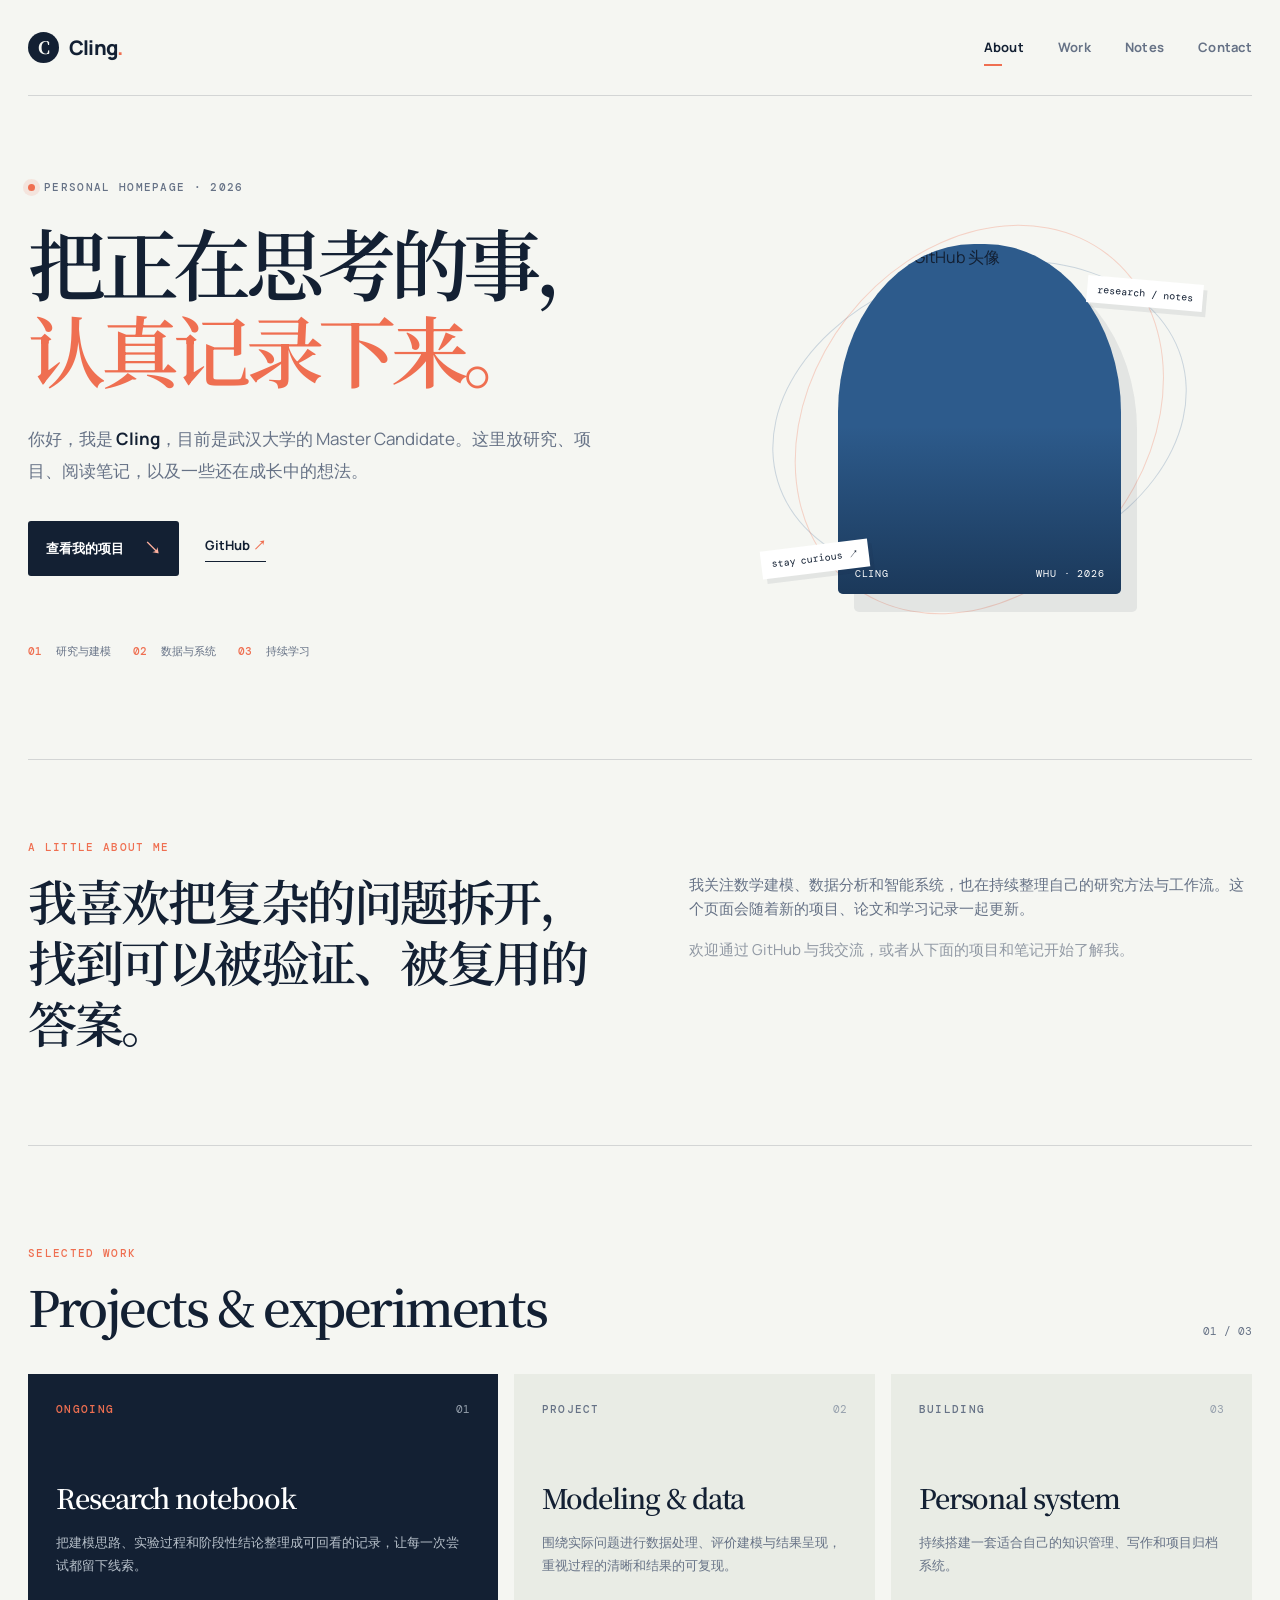
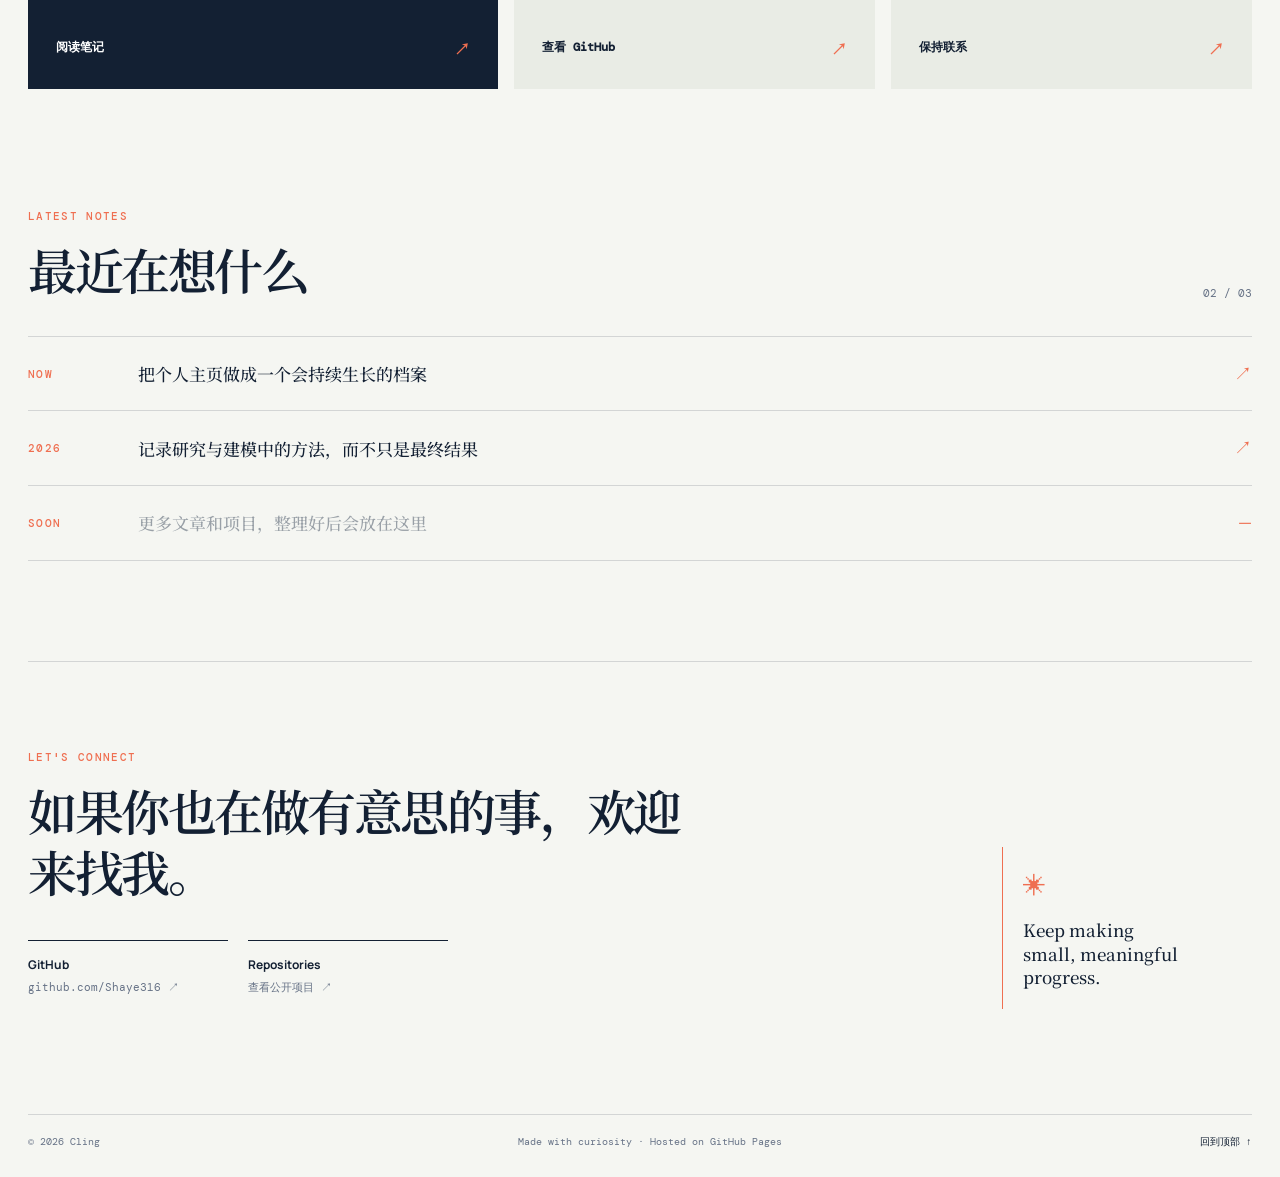
==== index.html @ f0841223 "Create personal academic homepage" ====
<!doctype html>
<html lang="zh-CN">
<head>
  <meta charset="utf-8">
  <meta name="viewport" content="width=device-width, initial-scale=1">
  <meta name="description" content="Cling 的个人主页：研究、项目与思考。">
  <meta name="theme-color" content="#101827">
  <title>Cling — Personal Homepage</title>
  <link rel="preconnect" href="https://fonts.googleapis.com">
  <link rel="preconnect" href="https://fonts.gstatic.com" crossorigin>
  <link href="https://fonts.googleapis.com/css2?family=DM+Mono:wght@400;500&family=Manrope:wght@400;500;600;700;800&family=Noto+Serif+SC:wght@500;600;700&display=swap" rel="stylesheet">
  <link rel="stylesheet" href="assets/styles.css">
</head>
<body>
  <div class="page-shell">
    <header class="site-header">
      <a class="brand" href="#top" aria-label="回到顶部">
        <span class="brand-mark">C</span>
        <span>Cling<span class="brand-dot">.</span></span>
      </a>
      <button class="menu-toggle" type="button" aria-expanded="false" aria-controls="site-nav">菜单</button>
      <nav id="site-nav" class="site-nav" aria-label="主导航">
        <a class="nav-link is-active" href="#about">About</a>
        <a class="nav-link" href="#work">Work</a>
        <a class="nav-link" href="#notes">Notes</a>
        <a class="nav-link" href="#contact">Contact</a>
      </nav>
    </header>

    <main id="top">
      <section id="about" class="hero section-anchor">
        <div class="hero-copy">
          <p class="eyebrow"><span class="pulse"></span> PERSONAL HOMEPAGE · 2026</p>
          <h1>把正在思考的事，<em>认真记录下来。</em></h1>
          <p class="hero-lead">你好，我是 <strong>Cling</strong>，目前是武汉大学的 Master Candidate。这里放研究、项目、阅读笔记，以及一些还在成长中的想法。</p>
          <div class="hero-actions">
            <a class="button button-primary" href="#work">查看我的项目 <span>↘</span></a>
            <a class="text-link" href="https://github.com/Shaye316" target="_blank" rel="noreferrer">GitHub <span>↗</span></a>
          </div>
          <div class="hero-meta">
            <span><b>01</b> 研究与建模</span>
            <span><b>02</b> 数据与系统</span>
            <span><b>03</b> 持续学习</span>
          </div>
        </div>
        <div class="hero-portrait-wrap" aria-label="个人头像">
          <div class="portrait-orbit orbit-one"></div>
          <div class="portrait-orbit orbit-two"></div>
          <div class="portrait-card">
            <img src="https://github.com/Shaye316.png?size=480" alt="Cling 的 GitHub 头像" loading="eager">
            <div class="portrait-caption"><span>CLING</span><span>WHU · 2026</span></div>
          </div>
          <span class="float-note note-top">research / notes</span>
          <span class="float-note note-bottom">stay curious ↗</span>
        </div>
      </section>

      <section class="statement section-anchor" aria-label="个人简介">
        <p class="section-kicker">A LITTLE ABOUT ME</p>
        <div class="statement-grid">
          <h2>我喜欢把复杂的问题拆开，找到可以被验证、被复用的答案。</h2>
          <div class="statement-copy">
            <p>我关注数学建模、数据分析和智能系统，也在持续整理自己的研究方法与工作流。这个页面会随着新的项目、论文和学习记录一起更新。</p>
            <p class="muted">欢迎通过 GitHub 与我交流，或者从下面的项目和笔记开始了解我。</p>
          </div>
        </div>
      </section>

      <section id="work" class="content-section section-anchor">
        <div class="section-heading">
          <div><p class="section-kicker">SELECTED WORK</p><h2>Projects &amp; experiments</h2></div>
          <span class="section-index">01 / 03</span>
        </div>
        <div class="work-grid">
          <article class="work-card work-card-featured">
            <div class="card-topline"><span class="tag">ONGOING</span><span class="card-number">01</span></div>
            <h3>Research notebook</h3>
            <p>把建模思路、实验过程和阶段性结论整理成可回看的记录，让每一次尝试都留下线索。</p>
            <a href="#notes" class="card-link">阅读笔记 <span>↗</span></a>
          </article>
          <article class="work-card">
            <div class="card-topline"><span class="tag tag-light">PROJECT</span><span class="card-number">02</span></div>
            <h3>Modeling &amp; data</h3>
            <p>围绕实际问题进行数据处理、评价建模与结果呈现，重视过程的清晰和结果的可复现。</p>
            <a href="https://github.com/Shaye316" target="_blank" rel="noreferrer" class="card-link">查看 GitHub <span>↗</span></a>
          </article>
          <article class="work-card">
            <div class="card-topline"><span class="tag tag-light">BUILDING</span><span class="card-number">03</span></div>
            <h3>Personal system</h3>
            <p>持续搭建一套适合自己的知识管理、写作和项目归档系统。</p>
            <a href="#contact" class="card-link">保持联系 <span>↗</span></a>
          </article>
        </div>
      </section>

      <section id="notes" class="notes-section section-anchor">
        <div class="section-heading">
          <div><p class="section-kicker">LATEST NOTES</p><h2>最近在想什么</h2></div>
          <span class="section-index">02 / 03</span>
        </div>
        <div class="notes-list">
          <a class="note-row" href="https://github.com/Shaye316" target="_blank" rel="noreferrer"><span class="note-date">NOW</span><span class="note-title">把个人主页做成一个会持续生长的档案</span><span class="note-arrow">↗</span></a>
          <a class="note-row" href="https://github.com/Shaye316" target="_blank" rel="noreferrer"><span class="note-date">2026</span><span class="note-title">记录研究与建模中的方法，而不只是最终结果</span><span class="note-arrow">↗</span></a>
          <div class="note-row note-row-muted"><span class="note-date">SOON</span><span class="note-title">更多文章和项目，整理好后会放在这里</span><span class="note-arrow">—</span></div>
        </div>
      </section>

      <section id="contact" class="contact-section section-anchor">
        <div class="contact-panel">
          <p class="section-kicker">LET'S CONNECT</p>
          <h2>如果你也在做有意思的事，欢迎来找我。</h2>
          <div class="contact-links">
            <a href="https://github.com/Shaye316" target="_blank" rel="noreferrer"><span>GitHub</span><span>github.com/Shaye316 ↗</span></a>
            <a href="https://github.com/Shaye316?tab=repositories" target="_blank" rel="noreferrer"><span>Repositories</span><span>查看公开项目 ↗</span></a>
          </div>
        </div>
        <div class="contact-aside"><span class="aside-symbol">✳</span><p>Keep making<br>small, meaningful<br>progress.</p></div>
      </section>
    </main>

    <footer class="site-footer"><span>© <span id="year"></span> Cling</span><span>Made with curiosity · Hosted on GitHub Pages</span><a href="#top">回到顶部 ↑</a></footer>
  </div>
  <script src="assets/script.js"></script>
</body>
</html>
---- assets/styles.css ----
:root {
  --ink: #132033;
  --muted: #667286;
  --paper: #f5f6f2;
  --paper-deep: #e9ece5;
  --line: rgba(19,32,51,.15);
  --accent: #ef6f51;
  --accent-dark: #d85438;
  --blue: #2d5b8c;
  --white: #fff;
  --serif: "Noto Serif SC", Georgia, serif;
  --sans: "Manrope", "PingFang SC", "Microsoft YaHei", sans-serif;
  --mono: "DM Mono", monospace;
}
* { box-sizing: border-box; }
html { scroll-behavior: smooth; }
body { margin: 0; color: var(--ink); background: var(--paper); font-family: var(--sans); line-height: 1.65; }
a { color: inherit; text-decoration: none; }
.page-shell { width: min(1240px, calc(100% - 56px)); margin: 0 auto; }
.site-header { height: 96px; display: flex; align-items: center; justify-content: space-between; border-bottom: 1px solid var(--line); }
.brand { display: flex; align-items: center; gap: 10px; font-weight: 800; font-size: 20px; letter-spacing: -.04em; }
.brand-mark { display: grid; place-items: center; width: 31px; height: 31px; border-radius: 50%; color: var(--paper); background: var(--ink); font-family: var(--serif); font-size: 17px; }
.brand-dot { color: var(--accent); }
.site-nav { display: flex; gap: 34px; align-items: center; }
.nav-link { position: relative; padding: 8px 0; color: var(--muted); font-size: 13px; font-weight: 700; letter-spacing: .02em; transition: color .2s ease; }
.nav-link::after { content: ""; position: absolute; left: 0; bottom: 0; width: 0; height: 2px; background: var(--accent); transition: width .2s ease; }
.nav-link:hover, .nav-link.is-active { color: var(--ink); }
.nav-link.is-active::after { width: 18px; }
.menu-toggle { display: none; border: 1px solid var(--line); padding: 6px 10px; border-radius: 999px; background: transparent; color: var(--ink); font: 600 12px var(--sans); }
.hero { min-height: 660px; display: grid; grid-template-columns: 1.08fr .92fr; align-items: center; gap: 40px; padding: 84px 0 100px; }
.eyebrow, .section-kicker, .tag, .note-date { font: 500 11px var(--mono); letter-spacing: .12em; text-transform: uppercase; }
.eyebrow { display: flex; align-items: center; gap: 9px; color: var(--muted); margin: 0 0 24px; }
.pulse { width: 7px; height: 7px; display: inline-block; border-radius: 50%; background: var(--accent); box-shadow: 0 0 0 5px rgba(239,111,81,.13); }
.hero h1 { max-width: 700px; margin: 0; font: 600 clamp(42px, 6.1vw, 82px)/1.12 var(--serif); letter-spacing: -.07em; }
.hero h1 em { display: block; color: var(--accent); font-style: normal; }
.hero-lead { max-width: 570px; margin: 30px 0 0; color: var(--muted); font-size: 17px; line-height: 1.9; }
.hero-lead strong { color: var(--ink); }
.hero-actions { display: flex; align-items: center; gap: 26px; margin-top: 34px; }
.button { display: inline-flex; align-items: center; gap: 20px; padding: 13px 18px; border-radius: 3px; font-size: 13px; font-weight: 700; transition: transform .2s ease, background .2s ease; }
.button:hover { transform: translateY(-2px); }
.button-primary { color: var(--white); background: var(--ink); }
.button-primary:hover { background: var(--blue); }
.button-primary span { font-size: 17px; color: #ffb19f; }
.text-link { font-size: 13px; font-weight: 700; border-bottom: 1px solid var(--ink); padding-bottom: 4px; }
.text-link span, .card-link span { color: var(--accent); }
.hero-meta { display: flex; flex-wrap: wrap; gap: 22px; margin-top: 68px; color: var(--muted); font: 11px var(--mono); }
.hero-meta b { color: var(--accent); font-weight: 500; margin-right: 7px; }
.hero-portrait-wrap { position: relative; width: min(100%, 465px); aspect-ratio: 1; justify-self: center; display: grid; place-items: center; }
.portrait-orbit { position: absolute; border: 1px solid rgba(45,91,140,.22); border-radius: 50%; transform: rotate(-17deg); }
.orbit-one { width: 91%; height: 66%; }
.orbit-two { width: 72%; height: 90%; transform: rotate(38deg); border-color: rgba(239,111,81,.28); }
.portrait-card { position: relative; width: 61%; aspect-ratio: .81; overflow: hidden; border-radius: 48% 48% 5px 5px; background: var(--blue); box-shadow: 16px 18px 0 rgba(19,32,51,.08); }
.portrait-card::after { content: ""; position: absolute; inset: 0; background: linear-gradient(180deg, transparent 52%, rgba(9,22,40,.5)); pointer-events: none; }
.portrait-card img { width: 100%; height: 100%; object-fit: cover; }
.portrait-caption { position: absolute; z-index: 1; left: 17px; right: 17px; bottom: 14px; display: flex; justify-content: space-between; color: var(--white); font: 10px var(--mono); letter-spacing: .08em; }
.float-note { position: absolute; z-index: 2; padding: 7px 10px; color: var(--ink); background: var(--white); box-shadow: 4px 5px 0 rgba(19,32,51,.08); font: 10px var(--mono); }
.note-top { top: 20%; right: 2%; transform: rotate(5deg); }.note-bottom { left: 3%; bottom: 17%; transform: rotate(-7deg); }
.statement { border-top: 1px solid var(--line); border-bottom: 1px solid var(--line); padding: 80px 0 92px; }
.section-kicker { color: var(--accent); margin: 0 0 16px; }
.statement-grid { display: grid; grid-template-columns: 1fr 1fr; gap: 8%; }.statement h2, .section-heading h2, .contact-panel h2 { margin: 0; font: 600 clamp(28px, 4vw, 49px)/1.25 var(--serif); letter-spacing: -.05em; }
.statement-copy { padding-top: 3px; color: var(--muted); font-size: 15px; }.statement-copy p { margin: 0 0 16px; }.statement-copy .muted { color: #9199a4; }
.content-section, .notes-section { padding: 100px 0; }.section-heading { display: flex; justify-content: space-between; align-items: end; padding-bottom: 36px; }.section-index { color: var(--muted); font: 11px var(--mono); }
.work-grid { display: grid; grid-template-columns: 1.3fr 1fr 1fr; gap: 16px; }.work-card { min-height: 315px; display: flex; flex-direction: column; padding: 27px; background: var(--paper-deep); border: 1px solid transparent; transition: transform .2s ease, border-color .2s ease; }.work-card:hover { transform: translateY(-4px); border-color: var(--accent); }.work-card-featured { color: var(--white); background: var(--ink); }.card-topline { display: flex; justify-content: space-between; }.tag { color: var(--accent); }.tag-light { color: var(--muted); }.card-number { color: #96a0ad; font: 11px var(--mono); }.work-card h3 { margin: 62px 0 14px; font: 600 27px var(--serif); letter-spacing: -.04em; }.work-card p { margin: 0; color: var(--muted); font-size: 13px; line-height: 1.8; }.work-card-featured p { color: #b7c0ca; }.card-link { display: flex; justify-content: space-between; margin-top: auto; padding-top: 25px; font: 600 12px var(--mono); }.card-link span { font-size: 16px; }
.notes-section { padding-top: 20px; }.notes-list { border-top: 1px solid var(--line); }.note-row { display: grid; grid-template-columns: 90px 1fr 24px; gap: 20px; align-items: center; padding: 22px 0; border-bottom: 1px solid var(--line); }.note-date { color: var(--accent); }.note-title { font: 500 17px var(--serif); }.note-arrow { color: var(--accent); font-size: 18px; text-align: right; }.note-row:hover .note-title { color: var(--accent-dark); }.note-row-muted { color: #99a0a7; }
.contact-section { display: grid; grid-template-columns: 1fr 250px; gap: 40px; padding: 88px 0 105px; border-top: 1px solid var(--line); }.contact-panel h2 { max-width: 680px; }.contact-links { display: flex; gap: 20px; margin-top: 38px; }.contact-links a { display: flex; flex-direction: column; gap: 5px; min-width: 200px; padding: 14px 0; border-top: 1px solid var(--ink); font-size: 12px; }.contact-links a span:first-child { font-weight: 700; }.contact-links a span:last-child { color: var(--muted); font: 11px var(--mono); }.contact-aside { align-self: end; padding: 20px; border-left: 1px solid var(--accent); }.aside-symbol { color: var(--accent); font-size: 23px; }.contact-aside p { margin: 13px 0 0; font: 500 17px/1.4 var(--serif); }
.site-footer { display: flex; justify-content: space-between; gap: 20px; padding: 20px 0 28px; color: var(--muted); font: 10px var(--mono); border-top: 1px solid var(--line); }.site-footer a { color: var(--ink); }
@media (max-width: 800px) { .page-shell { width: min(100% - 32px, 600px); }.site-header { height: 76px; }.menu-toggle { display: block; }.site-nav { position: absolute; z-index: 10; top: 68px; left: 16px; right: 16px; display: none; padding: 12px 18px; background: var(--white); box-shadow: 0 8px 24px rgba(19,32,51,.12); }.site-nav.is-open { display: flex; flex-direction: column; align-items: flex-start; gap: 10px; }.hero { min-height: 0; grid-template-columns: 1fr; padding: 68px 0 75px; }.hero-portrait-wrap { order: -1; width: min(92vw, 360px); }.hero h1 { font-size: clamp(39px, 12vw, 62px); }.hero-meta { margin-top: 45px; gap: 12px; }.statement, .content-section, .notes-section { padding: 68px 0; }.statement-grid, .contact-section { grid-template-columns: 1fr; gap: 25px; }.work-grid { grid-template-columns: 1fr; }.work-card { min-height: 260px; }.work-card h3 { margin-top: 44px; }.section-heading { align-items: start; gap: 20px; }.section-heading h2 { font-size: 34px; }.contact-section { padding-bottom: 72px; }.contact-links { flex-direction: column; gap: 0; }.contact-links a { min-width: 0; }.contact-aside { display: none; }.site-footer { flex-wrap: wrap; }.site-footer span:nth-child(2) { order: 3; width: 100%; } }
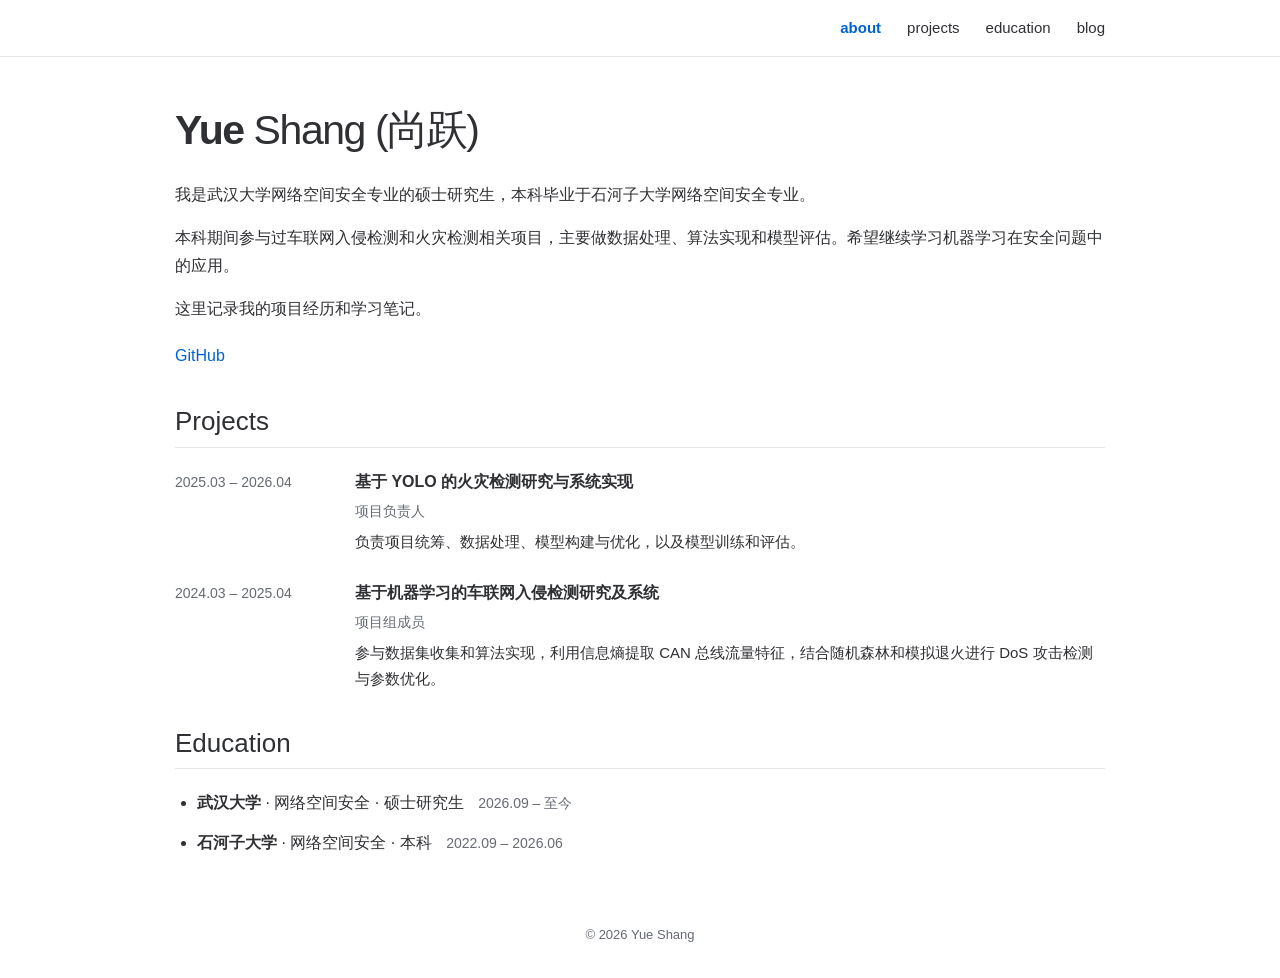
==== commit 39c6d719: "Simplify homepage and add resume based profile" ====
--- a/index.html
+++ b/index.html
@@ -3,123 +3,63 @@
 <head>
   <meta charset="utf-8">
   <meta name="viewport" content="width=device-width, initial-scale=1">
-  <meta name="description" content="Cling 的个人主页：研究、项目与思考。">
-  <meta name="theme-color" content="#101827">
-  <title>Cling — Personal Homepage</title>
-  <link rel="preconnect" href="https://fonts.googleapis.com">
-  <link rel="preconnect" href="https://fonts.gstatic.com" crossorigin>
-  <link href="https://fonts.googleapis.com/css2?family=DM+Mono:wght@400;500&family=Manrope:wght@400;500;600;700;800&family=Noto+Serif+SC:wght@500;600;700&display=swap" rel="stylesheet">
+  <meta name="description" content="尚跃，武汉大学网络空间安全硕士研究生。个人介绍、项目经历与教育背景。">
+  <meta name="theme-color" content="#ffffff">
+  <title>Yue Shang (尚跃)</title>
+  <link rel="canonical" href="https://shaye316.github.io/">
+  <link rel="icon" href="assets/favicon.svg" type="image/svg+xml">
   <link rel="stylesheet" href="assets/styles.css">
 </head>
 <body>
-  <div class="page-shell">
-    <header class="site-header">
-      <a class="brand" href="#top" aria-label="回到顶部">
-        <span class="brand-mark">C</span>
-        <span>Cling<span class="brand-dot">.</span></span>
-      </a>
-      <button class="menu-toggle" type="button" aria-expanded="false" aria-controls="site-nav">菜单</button>
-      <nav id="site-nav" class="site-nav" aria-label="主导航">
-        <a class="nav-link is-active" href="#about">About</a>
-        <a class="nav-link" href="#work">Work</a>
-        <a class="nav-link" href="#notes">Notes</a>
-        <a class="nav-link" href="#contact">Contact</a>
-      </nav>
-    </header>
+  <a class="skip-link" href="#main">跳转到正文</a>
+  <header class="site-header">
+    <nav class="site-nav" aria-label="Main navigation">
+      <a href="#about" class="active" aria-current="location">about</a>
+      <a href="#projects">projects</a>
+      <a href="#education">education</a>
+      <a href="blog/">blog</a>
+    </nav>
+  </header>
+  <main id="main" class="container">
+    <section id="about">
+      <h1><strong>Yue</strong> Shang <span lang="zh-CN">(尚跃)</span></h1>
+      <p>我是武汉大学网络空间安全专业的硕士研究生，本科毕业于石河子大学网络空间安全专业。</p>
+      <p>本科期间参与过车联网入侵检测和火灾检测相关项目，主要做数据处理、算法实现和模型评估。希望继续学习机器学习在安全问题中的应用。</p>
+      <p>这里记录我的项目经历和学习笔记。</p>
+      <div class="contact-links" aria-label="Contact links">
+        <a href="https://github.com/Shaye316" target="_blank" rel="noopener noreferrer">GitHub</a>
+      </div>
+    </section>
 
-    <main id="top">
-      <section id="about" class="hero section-anchor">
-        <div class="hero-copy">
-          <p class="eyebrow"><span class="pulse"></span> PERSONAL HOMEPAGE · 2026</p>
-          <h1>把正在思考的事，<em>认真记录下来。</em></h1>
-          <p class="hero-lead">你好，我是 <strong>Cling</strong>，目前是武汉大学的 Master Candidate。这里放研究、项目、阅读笔记，以及一些还在成长中的想法。</p>
-          <div class="hero-actions">
-            <a class="button button-primary" href="#work">查看我的项目 <span>↘</span></a>
-            <a class="text-link" href="https://github.com/Shaye316" target="_blank" rel="noreferrer">GitHub <span>↗</span></a>
-          </div>
-          <div class="hero-meta">
-            <span><b>01</b> 研究与建模</span>
-            <span><b>02</b> 数据与系统</span>
-            <span><b>03</b> 持续学习</span>
-          </div>
+    <section id="projects">
+      <h2>Projects</h2>
+      <article class="project">
+        <div class="project-date">2025.03 – 2026.04</div>
+        <div class="project-body">
+          <h3>基于 YOLO 的火灾检测研究与系统实现</h3>
+          <p class="project-role">项目负责人</p>
+          <p>负责项目统筹、数据处理、模型构建与优化，以及模型训练和评估。</p>
         </div>
-        <div class="hero-portrait-wrap" aria-label="个人头像">
-          <div class="portrait-orbit orbit-one"></div>
-          <div class="portrait-orbit orbit-two"></div>
-          <div class="portrait-card">
-            <img src="https://github.com/Shaye316.png?size=480" alt="Cling 的 GitHub 头像" loading="eager">
-            <div class="portrait-caption"><span>CLING</span><span>WHU · 2026</span></div>
-          </div>
-          <span class="float-note note-top">research / notes</span>
-          <span class="float-note note-bottom">stay curious ↗</span>
+      </article>
+      <article class="project">
+        <div class="project-date">2024.03 – 2025.04</div>
+        <div class="project-body">
+          <h3>基于机器学习的车联网入侵检测研究及系统</h3>
+          <p class="project-role">项目组成员</p>
+          <p>参与数据集收集和算法实现，利用信息熵提取 CAN 总线流量特征，结合随机森林和模拟退火进行 DoS 攻击检测与参数优化。</p>
         </div>
-      </section>
+      </article>
+    </section>
 
-      <section class="statement section-anchor" aria-label="个人简介">
-        <p class="section-kicker">A LITTLE ABOUT ME</p>
-        <div class="statement-grid">
-          <h2>我喜欢把复杂的问题拆开，找到可以被验证、被复用的答案。</h2>
-          <div class="statement-copy">
-            <p>我关注数学建模、数据分析和智能系统，也在持续整理自己的研究方法与工作流。这个页面会随着新的项目、论文和学习记录一起更新。</p>
-            <p class="muted">欢迎通过 GitHub 与我交流，或者从下面的项目和笔记开始了解我。</p>
-          </div>
-        </div>
-      </section>
-
-      <section id="work" class="content-section section-anchor">
-        <div class="section-heading">
-          <div><p class="section-kicker">SELECTED WORK</p><h2>Projects &amp; experiments</h2></div>
-          <span class="section-index">01 / 03</span>
-        </div>
-        <div class="work-grid">
-          <article class="work-card work-card-featured">
-            <div class="card-topline"><span class="tag">ONGOING</span><span class="card-number">01</span></div>
-            <h3>Research notebook</h3>
-            <p>把建模思路、实验过程和阶段性结论整理成可回看的记录，让每一次尝试都留下线索。</p>
-            <a href="#notes" class="card-link">阅读笔记 <span>↗</span></a>
-          </article>
-          <article class="work-card">
-            <div class="card-topline"><span class="tag tag-light">PROJECT</span><span class="card-number">02</span></div>
-            <h3>Modeling &amp; data</h3>
-            <p>围绕实际问题进行数据处理、评价建模与结果呈现，重视过程的清晰和结果的可复现。</p>
-            <a href="https://github.com/Shaye316" target="_blank" rel="noreferrer" class="card-link">查看 GitHub <span>↗</span></a>
-          </article>
-          <article class="work-card">
-            <div class="card-topline"><span class="tag tag-light">BUILDING</span><span class="card-number">03</span></div>
-            <h3>Personal system</h3>
-            <p>持续搭建一套适合自己的知识管理、写作和项目归档系统。</p>
-            <a href="#contact" class="card-link">保持联系 <span>↗</span></a>
-          </article>
-        </div>
-      </section>
-
-      <section id="notes" class="notes-section section-anchor">
-        <div class="section-heading">
-          <div><p class="section-kicker">LATEST NOTES</p><h2>最近在想什么</h2></div>
-          <span class="section-index">02 / 03</span>
-        </div>
-        <div class="notes-list">
-          <a class="note-row" href="https://github.com/Shaye316" target="_blank" rel="noreferrer"><span class="note-date">NOW</span><span class="note-title">把个人主页做成一个会持续生长的档案</span><span class="note-arrow">↗</span></a>
-          <a class="note-row" href="https://github.com/Shaye316" target="_blank" rel="noreferrer"><span class="note-date">2026</span><span class="note-title">记录研究与建模中的方法，而不只是最终结果</span><span class="note-arrow">↗</span></a>
-          <div class="note-row note-row-muted"><span class="note-date">SOON</span><span class="note-title">更多文章和项目，整理好后会放在这里</span><span class="note-arrow">—</span></div>
-        </div>
-      </section>
-
-      <section id="contact" class="contact-section section-anchor">
-        <div class="contact-panel">
-          <p class="section-kicker">LET'S CONNECT</p>
-          <h2>如果你也在做有意思的事，欢迎来找我。</h2>
-          <div class="contact-links">
-            <a href="https://github.com/Shaye316" target="_blank" rel="noreferrer"><span>GitHub</span><span>github.com/Shaye316 ↗</span></a>
-            <a href="https://github.com/Shaye316?tab=repositories" target="_blank" rel="noreferrer"><span>Repositories</span><span>查看公开项目 ↗</span></a>
-          </div>
-        </div>
-        <div class="contact-aside"><span class="aside-symbol">✳</span><p>Keep making<br>small, meaningful<br>progress.</p></div>
-      </section>
-    </main>
-
-    <footer class="site-footer"><span>© <span id="year"></span> Cling</span><span>Made with curiosity · Hosted on GitHub Pages</span><a href="#top">回到顶部 ↑</a></footer>
-  </div>
+    <section id="education">
+      <h2>Education</h2>
+      <ul class="education-list">
+        <li><strong>武汉大学</strong> · 网络空间安全 · 硕士研究生 <span class="education-date">2026.09 – 至今</span></li>
+        <li><strong>石河子大学</strong> · 网络空间安全 · 本科 <span class="education-date">2022.09 – 2026.06</span></li>
+      </ul>
+    </section>
+  </main>
+  <footer class="site-footer">© <span id="year">2026</span> Yue Shang</footer>
   <script src="assets/script.js"></script>
 </body>
 </html>
--- a/assets/styles.css
+++ b/assets/styles.css
@@ -1,67 +1,57 @@
+* { box-sizing: border-box; }
 :root {
-  --ink: #132033;
-  --muted: #667286;
-  --paper: #f5f6f2;
-  --paper-deep: #e9ece5;
-  --line: rgba(19,32,51,.15);
-  --accent: #ef6f51;
-  --accent-dark: #d85438;
-  --blue: #2d5b8c;
-  --white: #fff;
-  --serif: "Noto Serif SC", Georgia, serif;
-  --sans: "Manrope", "PingFang SC", "Microsoft YaHei", sans-serif;
-  --mono: "DM Mono", monospace;
+  color-scheme: light;
+  --text: #2f3033;
+  --muted: #666b73;
+  --border: #e5e7eb;
+  --accent: #0062cc;
 }
-* { box-sizing: border-box; }
-html { scroll-behavior: smooth; }
-body { margin: 0; color: var(--ink); background: var(--paper); font-family: var(--sans); line-height: 1.65; }
-a { color: inherit; text-decoration: none; }
-.page-shell { width: min(1240px, calc(100% - 56px)); margin: 0 auto; }
-.site-header { height: 96px; display: flex; align-items: center; justify-content: space-between; border-bottom: 1px solid var(--line); }
-.brand { display: flex; align-items: center; gap: 10px; font-weight: 800; font-size: 20px; letter-spacing: -.04em; }
-.brand-mark { display: grid; place-items: center; width: 31px; height: 31px; border-radius: 50%; color: var(--paper); background: var(--ink); font-family: var(--serif); font-size: 17px; }
-.brand-dot { color: var(--accent); }
-.site-nav { display: flex; gap: 34px; align-items: center; }
-.nav-link { position: relative; padding: 8px 0; color: var(--muted); font-size: 13px; font-weight: 700; letter-spacing: .02em; transition: color .2s ease; }
-.nav-link::after { content: ""; position: absolute; left: 0; bottom: 0; width: 0; height: 2px; background: var(--accent); transition: width .2s ease; }
-.nav-link:hover, .nav-link.is-active { color: var(--ink); }
-.nav-link.is-active::after { width: 18px; }
-.menu-toggle { display: none; border: 1px solid var(--line); padding: 6px 10px; border-radius: 999px; background: transparent; color: var(--ink); font: 600 12px var(--sans); }
-.hero { min-height: 660px; display: grid; grid-template-columns: 1.08fr .92fr; align-items: center; gap: 40px; padding: 84px 0 100px; }
-.eyebrow, .section-kicker, .tag, .note-date { font: 500 11px var(--mono); letter-spacing: .12em; text-transform: uppercase; }
-.eyebrow { display: flex; align-items: center; gap: 9px; color: var(--muted); margin: 0 0 24px; }
-.pulse { width: 7px; height: 7px; display: inline-block; border-radius: 50%; background: var(--accent); box-shadow: 0 0 0 5px rgba(239,111,81,.13); }
-.hero h1 { max-width: 700px; margin: 0; font: 600 clamp(42px, 6.1vw, 82px)/1.12 var(--serif); letter-spacing: -.07em; }
-.hero h1 em { display: block; color: var(--accent); font-style: normal; }
-.hero-lead { max-width: 570px; margin: 30px 0 0; color: var(--muted); font-size: 17px; line-height: 1.9; }
-.hero-lead strong { color: var(--ink); }
-.hero-actions { display: flex; align-items: center; gap: 26px; margin-top: 34px; }
-.button { display: inline-flex; align-items: center; gap: 20px; padding: 13px 18px; border-radius: 3px; font-size: 13px; font-weight: 700; transition: transform .2s ease, background .2s ease; }
-.button:hover { transform: translateY(-2px); }
-.button-primary { color: var(--white); background: var(--ink); }
-.button-primary:hover { background: var(--blue); }
-.button-primary span { font-size: 17px; color: #ffb19f; }
-.text-link { font-size: 13px; font-weight: 700; border-bottom: 1px solid var(--ink); padding-bottom: 4px; }
-.text-link span, .card-link span { color: var(--accent); }
-.hero-meta { display: flex; flex-wrap: wrap; gap: 22px; margin-top: 68px; color: var(--muted); font: 11px var(--mono); }
-.hero-meta b { color: var(--accent); font-weight: 500; margin-right: 7px; }
-.hero-portrait-wrap { position: relative; width: min(100%, 465px); aspect-ratio: 1; justify-self: center; display: grid; place-items: center; }
-.portrait-orbit { position: absolute; border: 1px solid rgba(45,91,140,.22); border-radius: 50%; transform: rotate(-17deg); }
-.orbit-one { width: 91%; height: 66%; }
-.orbit-two { width: 72%; height: 90%; transform: rotate(38deg); border-color: rgba(239,111,81,.28); }
-.portrait-card { position: relative; width: 61%; aspect-ratio: .81; overflow: hidden; border-radius: 48% 48% 5px 5px; background: var(--blue); box-shadow: 16px 18px 0 rgba(19,32,51,.08); }
-.portrait-card::after { content: ""; position: absolute; inset: 0; background: linear-gradient(180deg, transparent 52%, rgba(9,22,40,.5)); pointer-events: none; }
-.portrait-card img { width: 100%; height: 100%; object-fit: cover; }
-.portrait-caption { position: absolute; z-index: 1; left: 17px; right: 17px; bottom: 14px; display: flex; justify-content: space-between; color: var(--white); font: 10px var(--mono); letter-spacing: .08em; }
-.float-note { position: absolute; z-index: 2; padding: 7px 10px; color: var(--ink); background: var(--white); box-shadow: 4px 5px 0 rgba(19,32,51,.08); font: 10px var(--mono); }
-.note-top { top: 20%; right: 2%; transform: rotate(5deg); }.note-bottom { left: 3%; bottom: 17%; transform: rotate(-7deg); }
-.statement { border-top: 1px solid var(--line); border-bottom: 1px solid var(--line); padding: 80px 0 92px; }
-.section-kicker { color: var(--accent); margin: 0 0 16px; }
-.statement-grid { display: grid; grid-template-columns: 1fr 1fr; gap: 8%; }.statement h2, .section-heading h2, .contact-panel h2 { margin: 0; font: 600 clamp(28px, 4vw, 49px)/1.25 var(--serif); letter-spacing: -.05em; }
-.statement-copy { padding-top: 3px; color: var(--muted); font-size: 15px; }.statement-copy p { margin: 0 0 16px; }.statement-copy .muted { color: #9199a4; }
-.content-section, .notes-section { padding: 100px 0; }.section-heading { display: flex; justify-content: space-between; align-items: end; padding-bottom: 36px; }.section-index { color: var(--muted); font: 11px var(--mono); }
-.work-grid { display: grid; grid-template-columns: 1.3fr 1fr 1fr; gap: 16px; }.work-card { min-height: 315px; display: flex; flex-direction: column; padding: 27px; background: var(--paper-deep); border: 1px solid transparent; transition: transform .2s ease, border-color .2s ease; }.work-card:hover { transform: translateY(-4px); border-color: var(--accent); }.work-card-featured { color: var(--white); background: var(--ink); }.card-topline { display: flex; justify-content: space-between; }.tag { color: var(--accent); }.tag-light { color: var(--muted); }.card-number { color: #96a0ad; font: 11px var(--mono); }.work-card h3 { margin: 62px 0 14px; font: 600 27px var(--serif); letter-spacing: -.04em; }.work-card p { margin: 0; color: var(--muted); font-size: 13px; line-height: 1.8; }.work-card-featured p { color: #b7c0ca; }.card-link { display: flex; justify-content: space-between; margin-top: auto; padding-top: 25px; font: 600 12px var(--mono); }.card-link span { font-size: 16px; }
-.notes-section { padding-top: 20px; }.notes-list { border-top: 1px solid var(--line); }.note-row { display: grid; grid-template-columns: 90px 1fr 24px; gap: 20px; align-items: center; padding: 22px 0; border-bottom: 1px solid var(--line); }.note-date { color: var(--accent); }.note-title { font: 500 17px var(--serif); }.note-arrow { color: var(--accent); font-size: 18px; text-align: right; }.note-row:hover .note-title { color: var(--accent-dark); }.note-row-muted { color: #99a0a7; }
-.contact-section { display: grid; grid-template-columns: 1fr 250px; gap: 40px; padding: 88px 0 105px; border-top: 1px solid var(--line); }.contact-panel h2 { max-width: 680px; }.contact-links { display: flex; gap: 20px; margin-top: 38px; }.contact-links a { display: flex; flex-direction: column; gap: 5px; min-width: 200px; padding: 14px 0; border-top: 1px solid var(--ink); font-size: 12px; }.contact-links a span:first-child { font-weight: 700; }.contact-links a span:last-child { color: var(--muted); font: 11px var(--mono); }.contact-aside { align-self: end; padding: 20px; border-left: 1px solid var(--accent); }.aside-symbol { color: var(--accent); font-size: 23px; }.contact-aside p { margin: 13px 0 0; font: 500 17px/1.4 var(--serif); }
-.site-footer { display: flex; justify-content: space-between; gap: 20px; padding: 20px 0 28px; color: var(--muted); font: 10px var(--mono); border-top: 1px solid var(--line); }.site-footer a { color: var(--ink); }
-@media (max-width: 800px) { .page-shell { width: min(100% - 32px, 600px); }.site-header { height: 76px; }.menu-toggle { display: block; }.site-nav { position: absolute; z-index: 10; top: 68px; left: 16px; right: 16px; display: none; padding: 12px 18px; background: var(--white); box-shadow: 0 8px 24px rgba(19,32,51,.12); }.site-nav.is-open { display: flex; flex-direction: column; align-items: flex-start; gap: 10px; }.hero { min-height: 0; grid-template-columns: 1fr; padding: 68px 0 75px; }.hero-portrait-wrap { order: -1; width: min(92vw, 360px); }.hero h1 { font-size: clamp(39px, 12vw, 62px); }.hero-meta { margin-top: 45px; gap: 12px; }.statement, .content-section, .notes-section { padding: 68px 0; }.statement-grid, .contact-section { grid-template-columns: 1fr; gap: 25px; }.work-grid { grid-template-columns: 1fr; }.work-card { min-height: 260px; }.work-card h3 { margin-top: 44px; }.section-heading { align-items: start; gap: 20px; }.section-heading h2 { font-size: 34px; }.contact-section { padding-bottom: 72px; }.contact-links { flex-direction: column; gap: 0; }.contact-links a { min-width: 0; }.contact-aside { display: none; }.site-footer { flex-wrap: wrap; }.site-footer span:nth-child(2) { order: 3; width: 100%; } }
+html { scroll-behavior: smooth; scroll-padding-top: 80px; }
+body {
+  margin: 0;
+  padding-top: 56px;
+  background: #fff;
+  color: var(--text);
+  font-family: -apple-system, BlinkMacSystemFont, "Segoe UI", "PingFang SC", "Microsoft YaHei", sans-serif;
+  font-size: 16px;
+  line-height: 1.7;
+}
+a { color: var(--accent); text-decoration: none; }
+a:hover { text-decoration: underline; }
+a:focus-visible { outline: 2px solid var(--accent); outline-offset: 5px; }
+.skip-link { position: fixed; z-index: 20; top: 0; left: 16px; padding: 8px 12px; background: #fff; transform: translateY(-120%); }
+.skip-link:focus { transform: translateY(0); }
+.site-header { position: fixed; z-index: 10; inset: 0 0 auto; border-bottom: 1px solid var(--border); background: rgba(255,255,255,.98); }
+.site-nav, .container { width: min(930px, calc(100% - 32px)); margin: 0 auto; }
+.site-nav { min-height: 56px; display: flex; align-items: center; justify-content: flex-end; gap: 26px; }
+.site-nav a { color: var(--text); font-size: 15px; }
+.site-nav a.active { color: var(--accent); font-weight: 600; }
+.container { padding: 48px 0 28px; }
+h1 { margin: 0 0 24px; font-size: 41px; line-height: 1.3; font-weight: 300; letter-spacing: -.035em; }
+h1 strong { font-weight: 700; }
+h1 span { font-weight: 400; }
+p { margin: 0 0 16px; }
+.contact-links { display: flex; gap: 20px; margin-top: 20px; }
+h2 { margin: 34px 0 20px; padding-bottom: 7px; border-bottom: 1px solid var(--border); font-size: 26px; font-weight: 400; line-height: 1.4; }
+.project { display: grid; grid-template-columns: 160px minmax(0, 1fr); gap: 20px; margin: 0 0 25px; }
+.project-date { padding-top: 3px; font-size: 14px; color: var(--muted); white-space: nowrap; }
+h3 { margin: 0 0 3px; font-size: 16px; font-weight: 600; }
+.project-body p { margin: 5px 0 0; font-size: 15px; }
+.project-body .project-role { color: var(--muted); font-size: 14px; }
+.education-list { padding-left: 22px; margin: 0; }
+.education-list li { margin-bottom: 12px; }
+.education-list strong { font-weight: 600; }
+.education-date { color: var(--muted); font-size: 14px; margin-left: 10px; }
+.site-footer { padding: 28px 16px 32px; color: var(--muted); font-size: 13px; text-align: center; }
+.blog-content { min-height: calc(100vh - 150px); }
+.blog-content h1 { font-size: 32px; }
+.blog-empty { margin-top: 28px; padding-top: 20px; border-top: 1px solid var(--border); color: var(--muted); }
+@media (max-width: 640px) {
+  .site-nav { justify-content: center; gap: 23px; }
+  .container { padding-top: 34px; }
+  h1 { font-size: 32px; }
+  h2 { font-size: 24px; }
+  .project { grid-template-columns: 1fr; gap: 5px; margin-bottom: 24px; }
+  .education-date { display: block; margin-left: 0; }
+}
+@media (prefers-reduced-motion: reduce) { html { scroll-behavior: auto; } }
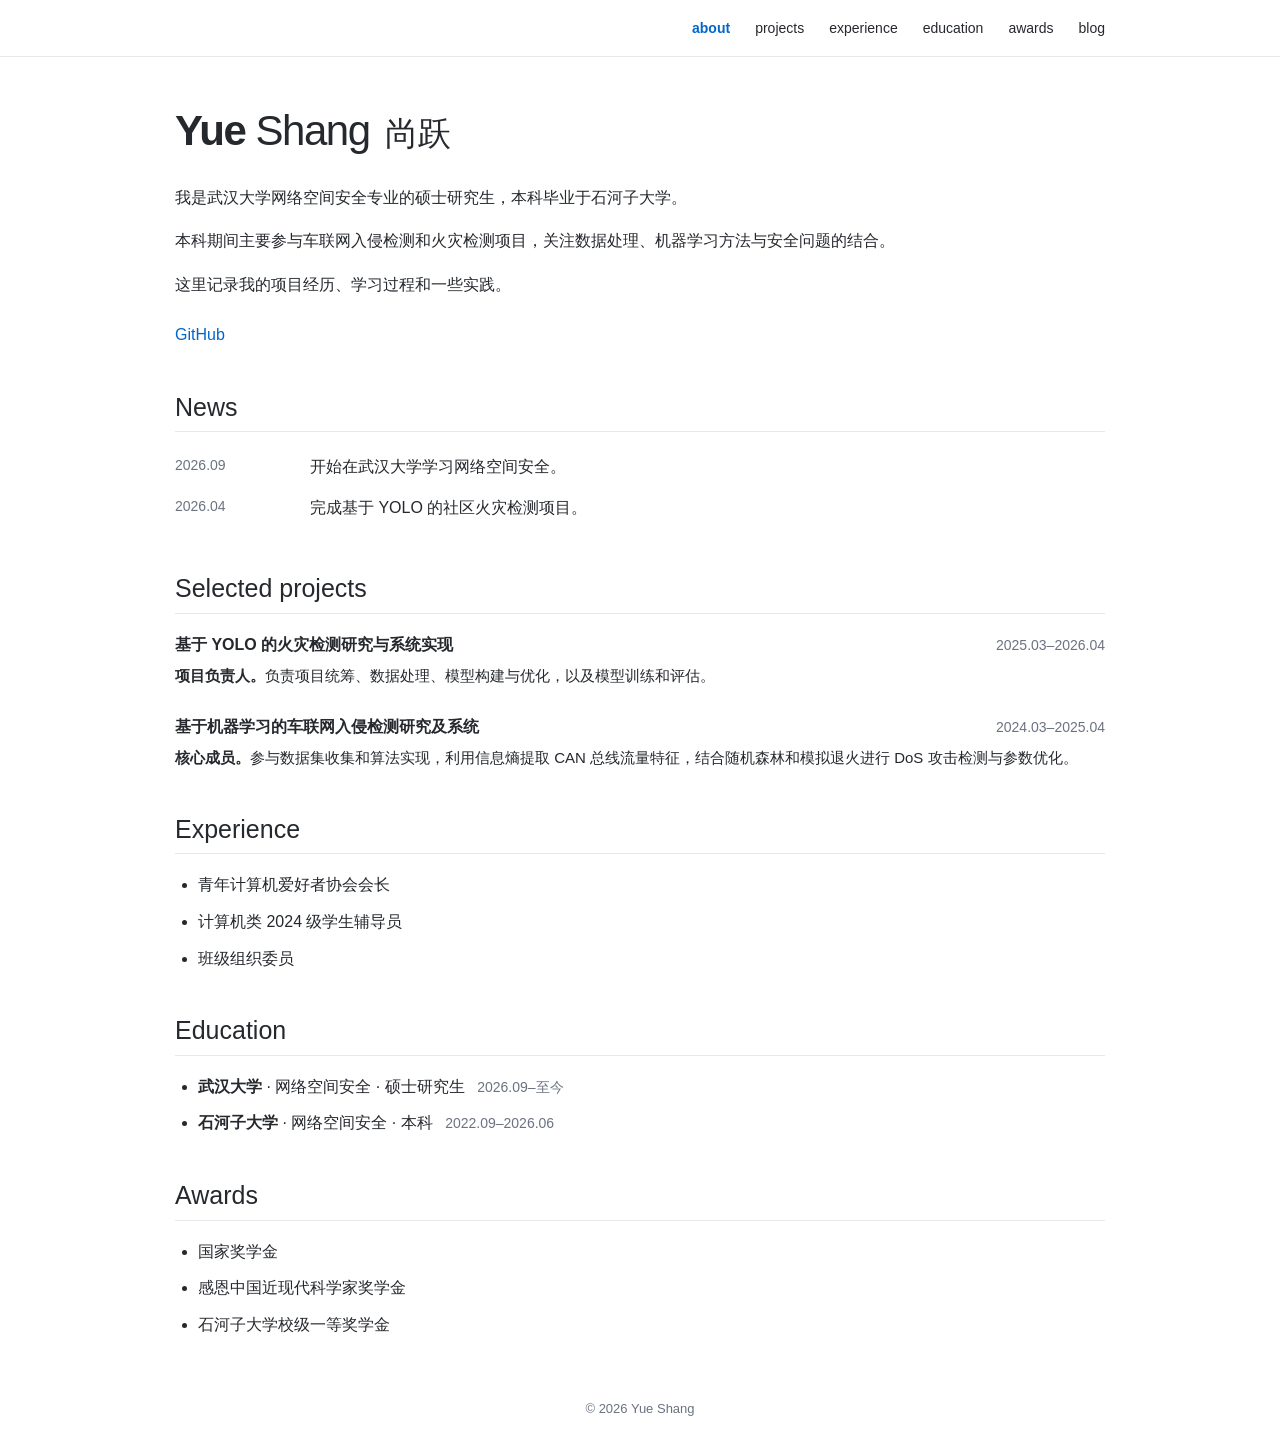
==== commit e93959ab: "Match reference academic homepage layout" ====
--- a/index.html
+++ b/index.html
@@ -3,7 +3,7 @@
 <head>
   <meta charset="utf-8">
   <meta name="viewport" content="width=device-width, initial-scale=1">
-  <meta name="description" content="尚跃，武汉大学网络空间安全硕士研究生。个人介绍、项目经历与教育背景。">
+  <meta name="description" content="尚跃的个人主页：网络空间安全、项目经历与学习记录。">
   <meta name="theme-color" content="#ffffff">
   <title>Yue Shang (尚跃)</title>
   <link rel="canonical" href="https://shaye316.github.io/">
@@ -16,49 +16,85 @@
     <nav class="site-nav" aria-label="Main navigation">
       <a href="#about" class="active" aria-current="location">about</a>
       <a href="#projects">projects</a>
+      <a href="#experience">experience</a>
       <a href="#education">education</a>
+      <a href="#awards">awards</a>
       <a href="blog/">blog</a>
     </nav>
   </header>
+
   <main id="main" class="container">
-    <section id="about">
-      <h1><strong>Yue</strong> Shang <span lang="zh-CN">(尚跃)</span></h1>
-      <p>我是武汉大学网络空间安全专业的硕士研究生，本科毕业于石河子大学网络空间安全专业。</p>
-      <p>本科期间参与过车联网入侵检测和火灾检测相关项目，主要做数据处理、算法实现和模型评估。希望继续学习机器学习在安全问题中的应用。</p>
-      <p>这里记录我的项目经历和学习笔记。</p>
+    <section id="about" class="about-section">
+      <h1><strong>Yue</strong> Shang <span lang="zh-CN">尚跃</span></h1>
+      <p>我是武汉大学网络空间安全专业的硕士研究生，本科毕业于石河子大学。</p>
+      <p>本科期间主要参与车联网入侵检测和火灾检测项目，关注数据处理、机器学习方法与安全问题的结合。</p>
+      <p>这里记录我的项目经历、学习过程和一些实践。</p>
       <div class="contact-links" aria-label="Contact links">
         <a href="https://github.com/Shaye316" target="_blank" rel="noopener noreferrer">GitHub</a>
       </div>
     </section>
 
+    <section id="news">
+      <h2>News</h2>
+      <table class="news-table">
+        <tbody>
+          <tr>
+            <td>2026.09</td>
+            <td>开始在武汉大学学习网络空间安全。</td>
+          </tr>
+          <tr>
+            <td>2026.04</td>
+            <td>完成基于 YOLO 的社区火灾检测项目。</td>
+          </tr>
+        </tbody>
+      </table>
+    </section>
+
     <section id="projects">
-      <h2>Projects</h2>
-      <article class="project">
-        <div class="project-date">2025.03 – 2026.04</div>
-        <div class="project-body">
+      <h2>Selected projects</h2>
+      <article class="project-entry">
+        <div class="project-title-line">
           <h3>基于 YOLO 的火灾检测研究与系统实现</h3>
-          <p class="project-role">项目负责人</p>
-          <p>负责项目统筹、数据处理、模型构建与优化，以及模型训练和评估。</p>
+          <span class="project-date">2025.03–2026.04</span>
         </div>
+        <p><strong>项目负责人。</strong>负责项目统筹、数据处理、模型构建与优化，以及模型训练和评估。</p>
       </article>
-      <article class="project">
-        <div class="project-date">2024.03 – 2025.04</div>
-        <div class="project-body">
+      <article class="project-entry">
+        <div class="project-title-line">
           <h3>基于机器学习的车联网入侵检测研究及系统</h3>
-          <p class="project-role">项目组成员</p>
-          <p>参与数据集收集和算法实现，利用信息熵提取 CAN 总线流量特征，结合随机森林和模拟退火进行 DoS 攻击检测与参数优化。</p>
+          <span class="project-date">2024.03–2025.04</span>
         </div>
+        <p><strong>核心成员。</strong>参与数据集收集和算法实现，利用信息熵提取 CAN 总线流量特征，结合随机森林和模拟退火进行 DoS 攻击检测与参数优化。</p>
       </article>
+    </section>
+
+    <section id="experience">
+      <h2>Experience</h2>
+      <ul class="plain-list">
+        <li>青年计算机爱好者协会会长</li>
+        <li>计算机类 2024 级学生辅导员</li>
+        <li>班级组织委员</li>
+      </ul>
     </section>
 
     <section id="education">
       <h2>Education</h2>
-      <ul class="education-list">
-        <li><strong>武汉大学</strong> · 网络空间安全 · 硕士研究生 <span class="education-date">2026.09 – 至今</span></li>
-        <li><strong>石河子大学</strong> · 网络空间安全 · 本科 <span class="education-date">2022.09 – 2026.06</span></li>
+      <ul class="plain-list">
+        <li><strong>武汉大学</strong> · 网络空间安全 · 硕士研究生 <span class="muted">2026.09–至今</span></li>
+        <li><strong>石河子大学</strong> · 网络空间安全 · 本科 <span class="muted">2022.09–2026.06</span></li>
+      </ul>
+    </section>
+
+    <section id="awards">
+      <h2>Awards</h2>
+      <ul class="plain-list">
+        <li>国家奖学金</li>
+        <li>感恩中国近现代科学家奖学金</li>
+        <li>石河子大学校级一等奖学金</li>
       </ul>
     </section>
   </main>
+
   <footer class="site-footer">© <span id="year">2026</span> Yue Shang</footer>
   <script src="assets/script.js"></script>
 </body>
--- a/assets/styles.css
+++ b/assets/styles.css
@@ -1,12 +1,12 @@
 * { box-sizing: border-box; }
 :root {
   color-scheme: light;
-  --text: #2f3033;
-  --muted: #666b73;
-  --border: #e5e7eb;
-  --accent: #0062cc;
+  --text: #25282d;
+  --muted: #6b7280;
+  --border: #e6e8eb;
+  --accent: #0066cc;
 }
-html { scroll-behavior: smooth; scroll-padding-top: 80px; }
+html { scroll-behavior: smooth; scroll-padding-top: 72px; }
 body {
   margin: 0;
   padding-top: 56px;
@@ -14,44 +14,55 @@
   color: var(--text);
   font-family: -apple-system, BlinkMacSystemFont, "Segoe UI", "PingFang SC", "Microsoft YaHei", sans-serif;
   font-size: 16px;
-  line-height: 1.7;
+  line-height: 1.72;
 }
 a { color: var(--accent); text-decoration: none; }
 a:hover { text-decoration: underline; }
-a:focus-visible { outline: 2px solid var(--accent); outline-offset: 5px; }
+a:focus-visible { outline: 2px solid var(--accent); outline-offset: 4px; }
 .skip-link { position: fixed; z-index: 20; top: 0; left: 16px; padding: 8px 12px; background: #fff; transform: translateY(-120%); }
 .skip-link:focus { transform: translateY(0); }
 .site-header { position: fixed; z-index: 10; inset: 0 0 auto; border-bottom: 1px solid var(--border); background: rgba(255,255,255,.98); }
 .site-nav, .container { width: min(930px, calc(100% - 32px)); margin: 0 auto; }
-.site-nav { min-height: 56px; display: flex; align-items: center; justify-content: flex-end; gap: 26px; }
-.site-nav a { color: var(--text); font-size: 15px; }
+.site-nav { min-height: 56px; display: flex; align-items: center; justify-content: flex-end; gap: 25px; }
+.site-nav a { color: var(--text); font-size: 14px; }
 .site-nav a.active { color: var(--accent); font-weight: 600; }
-.container { padding: 48px 0 28px; }
-h1 { margin: 0 0 24px; font-size: 41px; line-height: 1.3; font-weight: 300; letter-spacing: -.035em; }
+.container { padding: 49px 0 24px; }
+section { scroll-margin-top: 72px; }
+h1 { margin: 0 0 26px; font-size: 42px; line-height: 1.25; font-weight: 300; letter-spacing: -.035em; }
 h1 strong { font-weight: 700; }
-h1 span { font-weight: 400; }
+h1 span { margin-left: 5px; font-weight: 400; font-size: .78em; letter-spacing: 0; }
 p { margin: 0 0 16px; }
-.contact-links { display: flex; gap: 20px; margin-top: 20px; }
-h2 { margin: 34px 0 20px; padding-bottom: 7px; border-bottom: 1px solid var(--border); font-size: 26px; font-weight: 400; line-height: 1.4; }
-.project { display: grid; grid-template-columns: 160px minmax(0, 1fr); gap: 20px; margin: 0 0 25px; }
-.project-date { padding-top: 3px; font-size: 14px; color: var(--muted); white-space: nowrap; }
-h3 { margin: 0 0 3px; font-size: 16px; font-weight: 600; }
-.project-body p { margin: 5px 0 0; font-size: 15px; }
-.project-body .project-role { color: var(--muted); font-size: 14px; }
-.education-list { padding-left: 22px; margin: 0; }
-.education-list li { margin-bottom: 12px; }
-.education-list strong { font-weight: 600; }
-.education-date { color: var(--muted); font-size: 14px; margin-left: 10px; }
-.site-footer { padding: 28px 16px 32px; color: var(--muted); font-size: 13px; text-align: center; }
+.about-section { max-width: 880px; }
+.contact-links { display: flex; gap: 22px; margin-top: 23px; }
+h2 { margin: 42px 0 17px; padding-bottom: 7px; border-bottom: 1px solid var(--border); font-size: 25px; font-weight: 400; line-height: 1.35; }
+.news-table { width: 100%; border-collapse: collapse; }
+.news-table td { padding: 4px 0 9px; vertical-align: top; }
+.news-table td:first-child { width: 135px; color: var(--muted); font-size: 14px; white-space: nowrap; }
+.project-entry { margin: 0 0 25px; }
+.project-title-line { display: flex; align-items: baseline; justify-content: space-between; gap: 18px; }
+h3 { margin: 0; font-size: 16px; font-weight: 600; }
+.project-date { color: var(--muted); font-size: 14px; white-space: nowrap; }
+.project-entry p { margin: 4px 0 0; font-size: 15px; }
+.plain-list { margin: 0; padding-left: 23px; }
+.plain-list li { margin: 0 0 9px; }
+.muted { margin-left: 8px; color: var(--muted); font-size: 14px; }
+.site-footer { padding: 27px 16px 32px; color: var(--muted); font-size: 13px; text-align: center; }
 .blog-content { min-height: calc(100vh - 150px); }
-.blog-content h1 { font-size: 32px; }
+.blog-content h1 { font-size: 34px; }
 .blog-empty { margin-top: 28px; padding-top: 20px; border-top: 1px solid var(--border); color: var(--muted); }
-@media (max-width: 640px) {
-  .site-nav { justify-content: center; gap: 23px; }
-  .container { padding-top: 34px; }
-  h1 { font-size: 32px; }
-  h2 { font-size: 24px; }
-  .project { grid-template-columns: 1fr; gap: 5px; margin-bottom: 24px; }
-  .education-date { display: block; margin-left: 0; }
+@media (max-width: 760px) {
+  .site-nav { gap: 17px; }
+  .site-nav a { font-size: 13px; }
+  .project-title-line { display: block; }
+  .project-date { display: block; margin-top: 2px; }
+}
+@media (max-width: 560px) {
+  body { font-size: 15px; }
+  .site-nav { justify-content: center; gap: 14px; overflow-x: auto; }
+  .container { padding-top: 35px; }
+  h1 { font-size: 33px; }
+  h2 { font-size: 23px; margin-top: 35px; }
+  .news-table td:first-child { width: 86px; }
+  .muted { display: block; margin-left: 0; }
 }
 @media (prefers-reduced-motion: reduce) { html { scroll-behavior: auto; } }
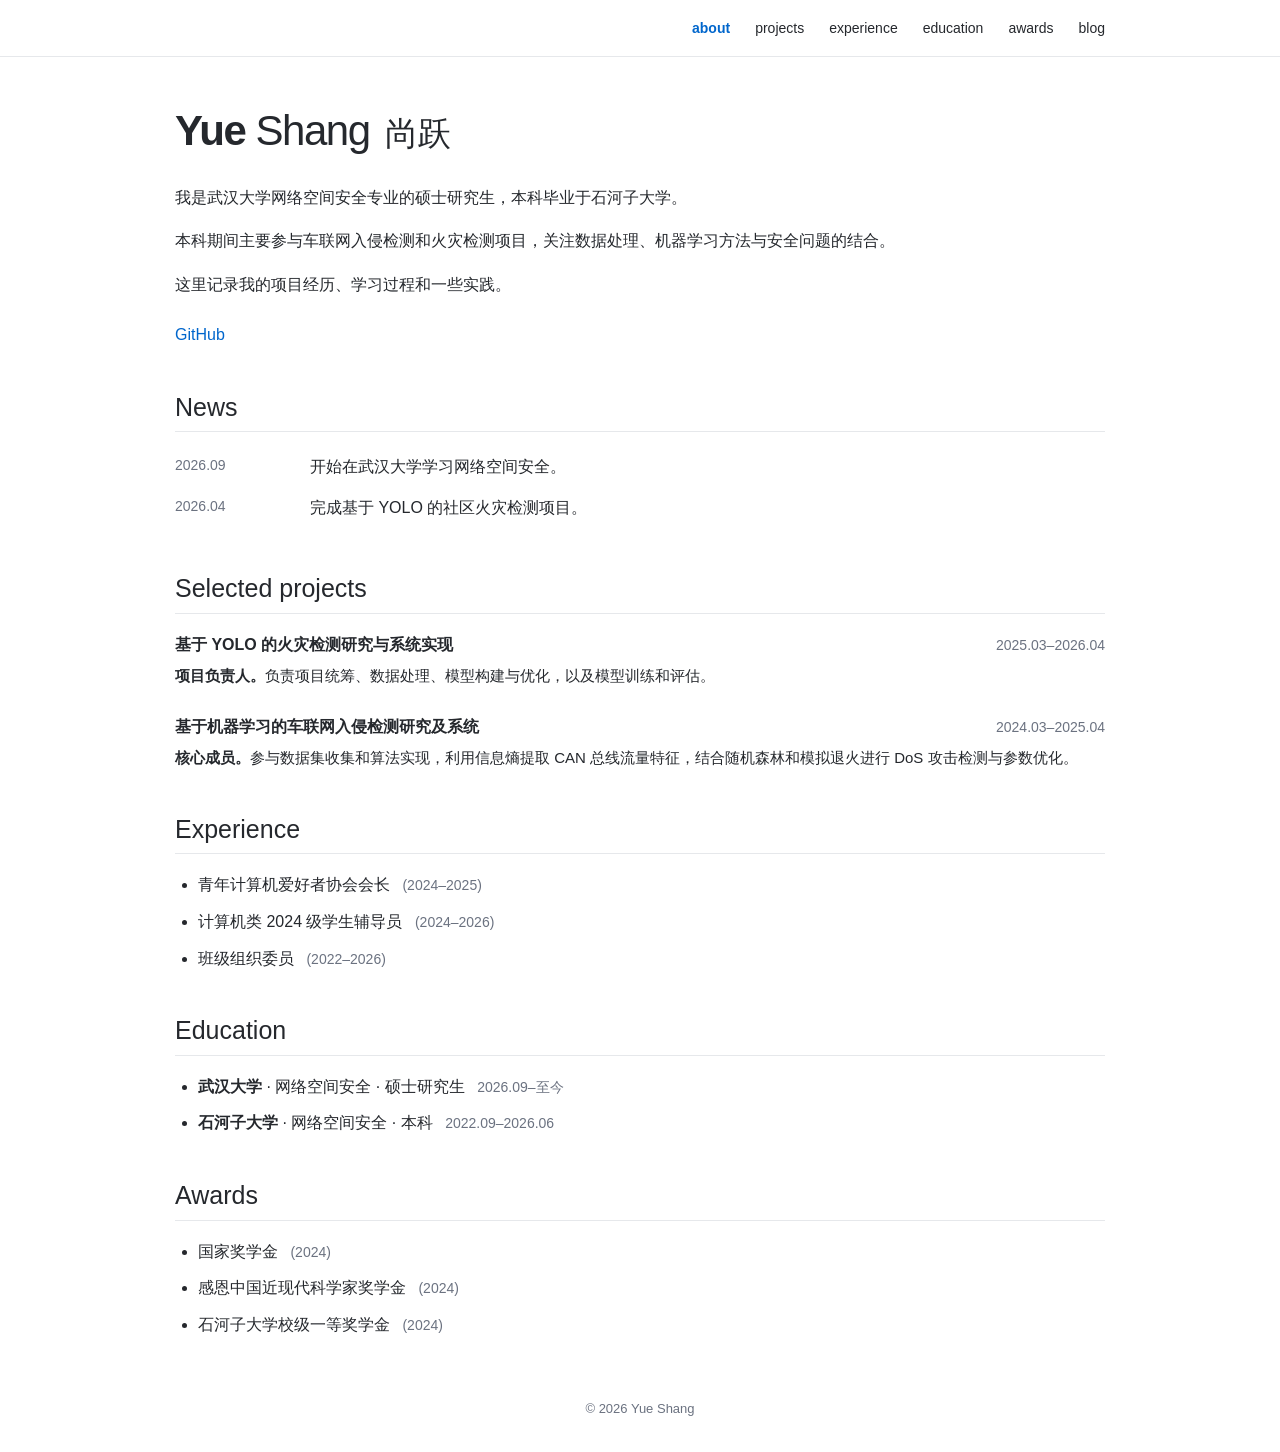
==== commit 5e864dea: "Add years to experience and awards" ====
--- a/index.html
+++ b/index.html
@@ -71,9 +71,9 @@
     <section id="experience">
       <h2>Experience</h2>
       <ul class="plain-list">
-        <li>青年计算机爱好者协会会长</li>
-        <li>计算机类 2024 级学生辅导员</li>
-        <li>班级组织委员</li>
+        <li>青年计算机爱好者协会会长 <span class="muted">(2024–2025)</span></li>
+        <li>计算机类 2024 级学生辅导员 <span class="muted">(2024–2026)</span></li>
+        <li>班级组织委员 <span class="muted">(2022–2026)</span></li>
       </ul>
     </section>
 
@@ -88,9 +88,9 @@
     <section id="awards">
       <h2>Awards</h2>
       <ul class="plain-list">
-        <li>国家奖学金</li>
-        <li>感恩中国近现代科学家奖学金</li>
-        <li>石河子大学校级一等奖学金</li>
+        <li>国家奖学金 <span class="muted">(2024)</span></li>
+        <li>感恩中国近现代科学家奖学金 <span class="muted">(2024)</span></li>
+        <li>石河子大学校级一等奖学金 <span class="muted">(2024)</span></li>
       </ul>
     </section>
   </main>
